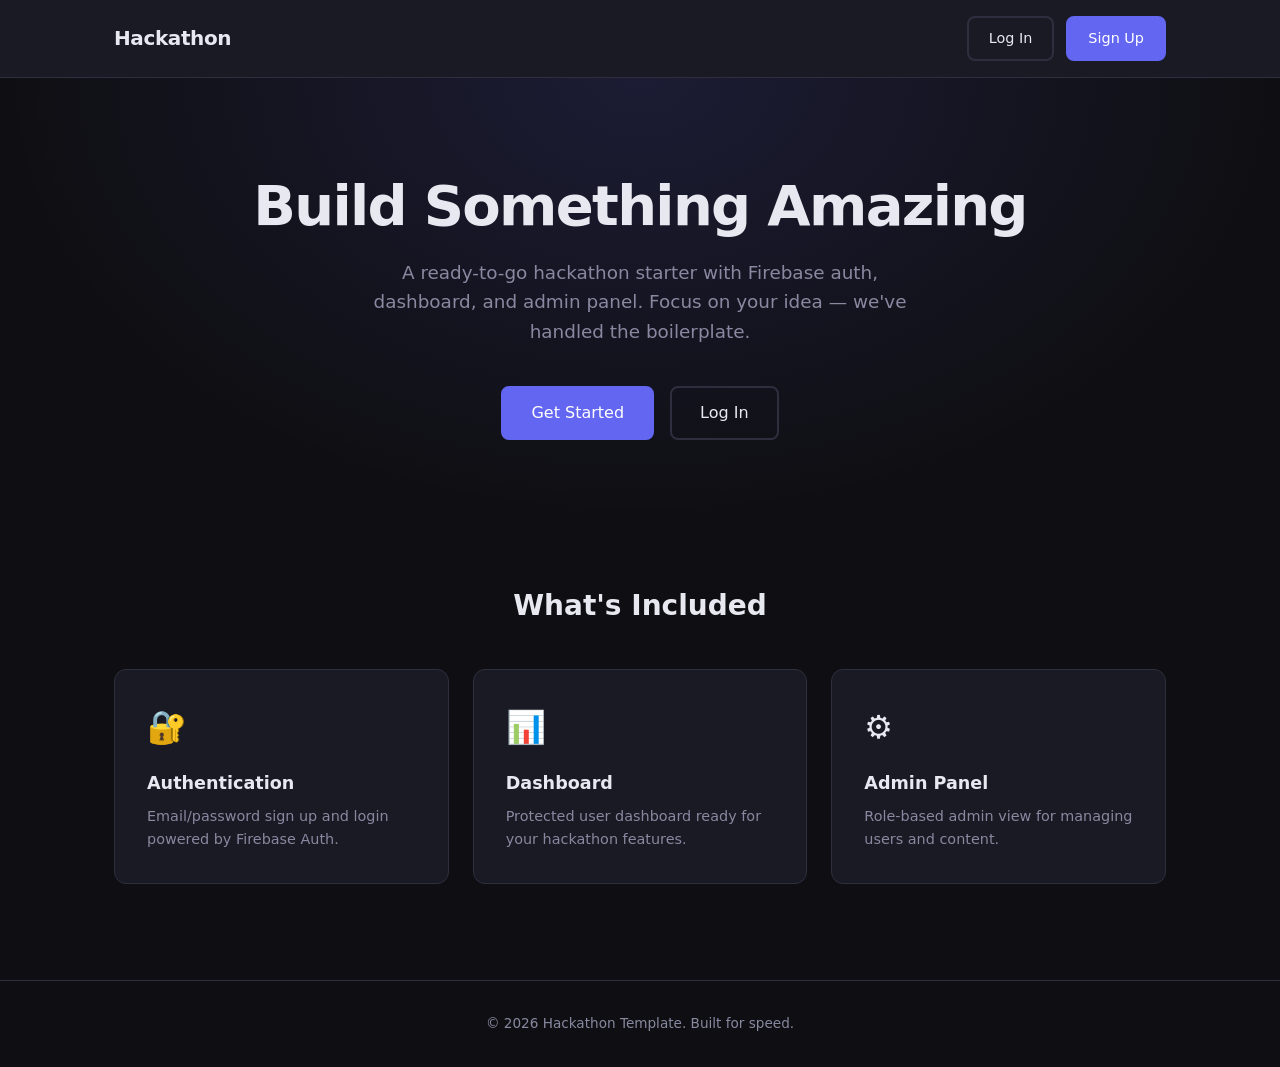
==== hackathon-template/pages/index.html @ 33a836f4 "initial commit" ====
<!DOCTYPE html>
<html lang="en">
<head>
  <meta charset="UTF-8">
  <meta name="viewport" content="width=device-width, initial-scale=1.0">
  <title>Hackathon Template</title>
  <link rel="stylesheet" href="../css/style.css">
</head>
<body>
  <nav class="navbar">
    <div class="container nav-content">
      <a href="index.html" class="logo">Hackathon</a>
      <div class="nav-links">
        <a href="login.html" class="btn btn-outline">Log In</a>
        <a href="signup.html" class="btn btn-primary">Sign Up</a>
      </div>
    </div>
  </nav>

  <main>
    <section class="hero">
      <div class="container">
        <h1>Build Something Amazing</h1>
        <p class="hero-subtitle">
          A ready-to-go hackathon starter with Firebase auth, dashboard, and admin panel.
          Focus on your idea — we've handled the boilerplate.
        </p>
        <div class="hero-actions">
          <a href="signup.html" class="btn btn-primary btn-lg">Get Started</a>
          <a href="login.html" class="btn btn-outline btn-lg">Log In</a>
        </div>
      </div>
    </section>

    <section class="features">
      <div class="container">
        <h2>What's Included</h2>
        <div class="feature-grid">
          <div class="feature-card">
            <div class="feature-icon">🔐</div>
            <h3>Authentication</h3>
            <p>Email/password sign up and login powered by Firebase Auth.</p>
          </div>
          <div class="feature-card">
            <div class="feature-icon">📊</div>
            <h3>Dashboard</h3>
            <p>Protected user dashboard ready for your hackathon features.</p>
          </div>
          <div class="feature-card">
            <div class="feature-icon">⚙️</div>
            <h3>Admin Panel</h3>
            <p>Role-based admin view for managing users and content.</p>
          </div>
        </div>
      </div>
    </section>
  </main>

  <footer class="footer">
    <div class="container">
      <p>&copy; 2026 Hackathon Template. Built for speed.</p>
    </div>
  </footer>
</body>
</html>
---- hackathon-template/css/style.css ----
/* ── Theme Variables ── */
:root {
  --color-bg: #0f0f13;
  --color-surface: #1a1a24;
  --color-surface-hover: #22222f;
  --color-border: #2e2e3e;
  --color-text: #e8e8f0;
  --color-text-muted: #8888a0;
  --color-primary: #6366f1;
  --color-primary-hover: #818cf8;
  --color-error: #ef4444;
  --color-success: #22c55e;
  --radius: 8px;
  --radius-lg: 12px;
  --shadow: 0 4px 24px rgba(0, 0, 0, 0.4);
  --font: 'Segoe UI', system-ui, -apple-system, sans-serif;
  --transition: 0.2s ease;
}

/* ── Reset & Base ── */
*, *::before, *::after {
  box-sizing: border-box;
  margin: 0;
  padding: 0;
}

html {
  scroll-behavior: smooth;
}

body {
  font-family: var(--font);
  background: var(--color-bg);
  color: var(--color-text);
  line-height: 1.6;
  min-height: 100vh;
}

a {
  color: var(--color-primary);
  text-decoration: none;
  transition: color var(--transition);
}

a:hover {
  color: var(--color-primary-hover);
}

img {
  max-width: 100%;
  display: block;
}

/* ── Layout ── */
.container {
  width: 100%;
  max-width: 1100px;
  margin: 0 auto;
  padding: 0 1.5rem;
}

/* ── Navbar ── */
.navbar {
  background: var(--color-surface);
  border-bottom: 1px solid var(--color-border);
  padding: 1rem 0;
  position: sticky;
  top: 0;
  z-index: 100;
}

.nav-content {
  display: flex;
  align-items: center;
  justify-content: space-between;
}

.logo {
  font-size: 1.25rem;
  font-weight: 700;
  color: var(--color-text);
  letter-spacing: -0.02em;
}

.logo:hover {
  color: var(--color-primary);
}

.nav-links {
  display: flex;
  align-items: center;
  gap: 0.75rem;
}

.badge {
  display: inline-block;
  font-size: 0.65rem;
  font-weight: 600;
  text-transform: uppercase;
  letter-spacing: 0.05em;
  background: var(--color-primary);
  color: #fff;
  padding: 0.15rem 0.45rem;
  border-radius: 4px;
  vertical-align: middle;
  margin-left: 0.35rem;
}

/* ── Buttons ── */
.btn {
  display: inline-flex;
  align-items: center;
  justify-content: center;
  padding: 0.55rem 1.25rem;
  border-radius: var(--radius);
  font-size: 0.9rem;
  font-weight: 500;
  cursor: pointer;
  border: 2px solid transparent;
  transition: background var(--transition), border-color var(--transition), color var(--transition);
  text-decoration: none;
  font-family: inherit;
}

.btn-primary {
  background: var(--color-primary);
  color: #fff;
  border-color: var(--color-primary);
}

.btn-primary:hover {
  background: var(--color-primary-hover);
  border-color: var(--color-primary-hover);
  color: #fff;
}

.btn-outline {
  background: transparent;
  color: var(--color-text);
  border-color: var(--color-border);
}

.btn-outline:hover {
  border-color: var(--color-primary);
  color: var(--color-primary);
}

.btn-lg {
  padding: 0.75rem 1.75rem;
  font-size: 1rem;
}

.btn-sm {
  padding: 0.35rem 0.85rem;
  font-size: 0.82rem;
}

.btn-block {
  width: 100%;
}

.btn:disabled {
  opacity: 0.6;
  cursor: not-allowed;
}

/* ── Hero ── */
.hero {
  padding: 6rem 0 5rem;
  text-align: center;
  background: radial-gradient(ellipse at 50% 0%, rgba(99, 102, 241, 0.15) 0%, transparent 70%);
}

.hero h1 {
  font-size: clamp(2.25rem, 5vw, 3.5rem);
  font-weight: 800;
  letter-spacing: -0.03em;
  line-height: 1.15;
  margin-bottom: 1.25rem;
}

.hero-subtitle {
  font-size: 1.15rem;
  color: var(--color-text-muted);
  max-width: 560px;
  margin: 0 auto 2.5rem;
}

.hero-actions {
  display: flex;
  gap: 1rem;
  justify-content: center;
  flex-wrap: wrap;
}

/* ── Features ── */
.features {
  padding: 4rem 0 6rem;
}

.features h2 {
  text-align: center;
  font-size: 1.75rem;
  margin-bottom: 2.5rem;
}

.feature-grid {
  display: grid;
  grid-template-columns: repeat(auto-fit, minmax(260px, 1fr));
  gap: 1.5rem;
}

.feature-card {
  background: var(--color-surface);
  border: 1px solid var(--color-border);
  border-radius: var(--radius-lg);
  padding: 2rem;
  transition: border-color var(--transition), transform var(--transition);
}

.feature-card:hover {
  border-color: var(--color-primary);
  transform: translateY(-2px);
}

.feature-icon {
  font-size: 2rem;
  margin-bottom: 1rem;
}

.feature-card h3 {
  font-size: 1.1rem;
  margin-bottom: 0.5rem;
}

.feature-card p {
  color: var(--color-text-muted);
  font-size: 0.9rem;
}

/* ── Footer ── */
.footer {
  border-top: 1px solid var(--color-border);
  padding: 2rem 0;
  text-align: center;
  color: var(--color-text-muted);
  font-size: 0.85rem;
}

/* ── Alerts ── */
.alert {
  padding: 0.75rem 1rem;
  border-radius: var(--radius);
  font-size: 0.875rem;
  margin-bottom: 1rem;
}

.alert-error {
  background: rgba(239, 68, 68, 0.12);
  border: 1px solid rgba(239, 68, 68, 0.3);
  color: #fca5a5;
}

.alert-success {
  background: rgba(34, 197, 94, 0.12);
  border: 1px solid rgba(34, 197, 94, 0.3);
  color: #86efac;
}

/* ── Forms ── */
.form-group {
  margin-bottom: 1.25rem;
}

.form-group label {
  display: block;
  font-size: 0.85rem;
  font-weight: 500;
  margin-bottom: 0.4rem;
  color: var(--color-text-muted);
}

.form-group input {
  width: 100%;
  padding: 0.65rem 0.85rem;
  background: var(--color-bg);
  border: 1px solid var(--color-border);
  border-radius: var(--radius);
  color: var(--color-text);
  font-size: 0.95rem;
  font-family: inherit;
  transition: border-color var(--transition);
}

.form-group input:focus {
  outline: none;
  border-color: var(--color-primary);
}

.text-muted {
  color: var(--color-text-muted);
  font-size: 0.9rem;
}

.mono {
  font-family: 'Consolas', 'Courier New', monospace;
  font-size: 0.8rem;
  word-break: break-all;
}
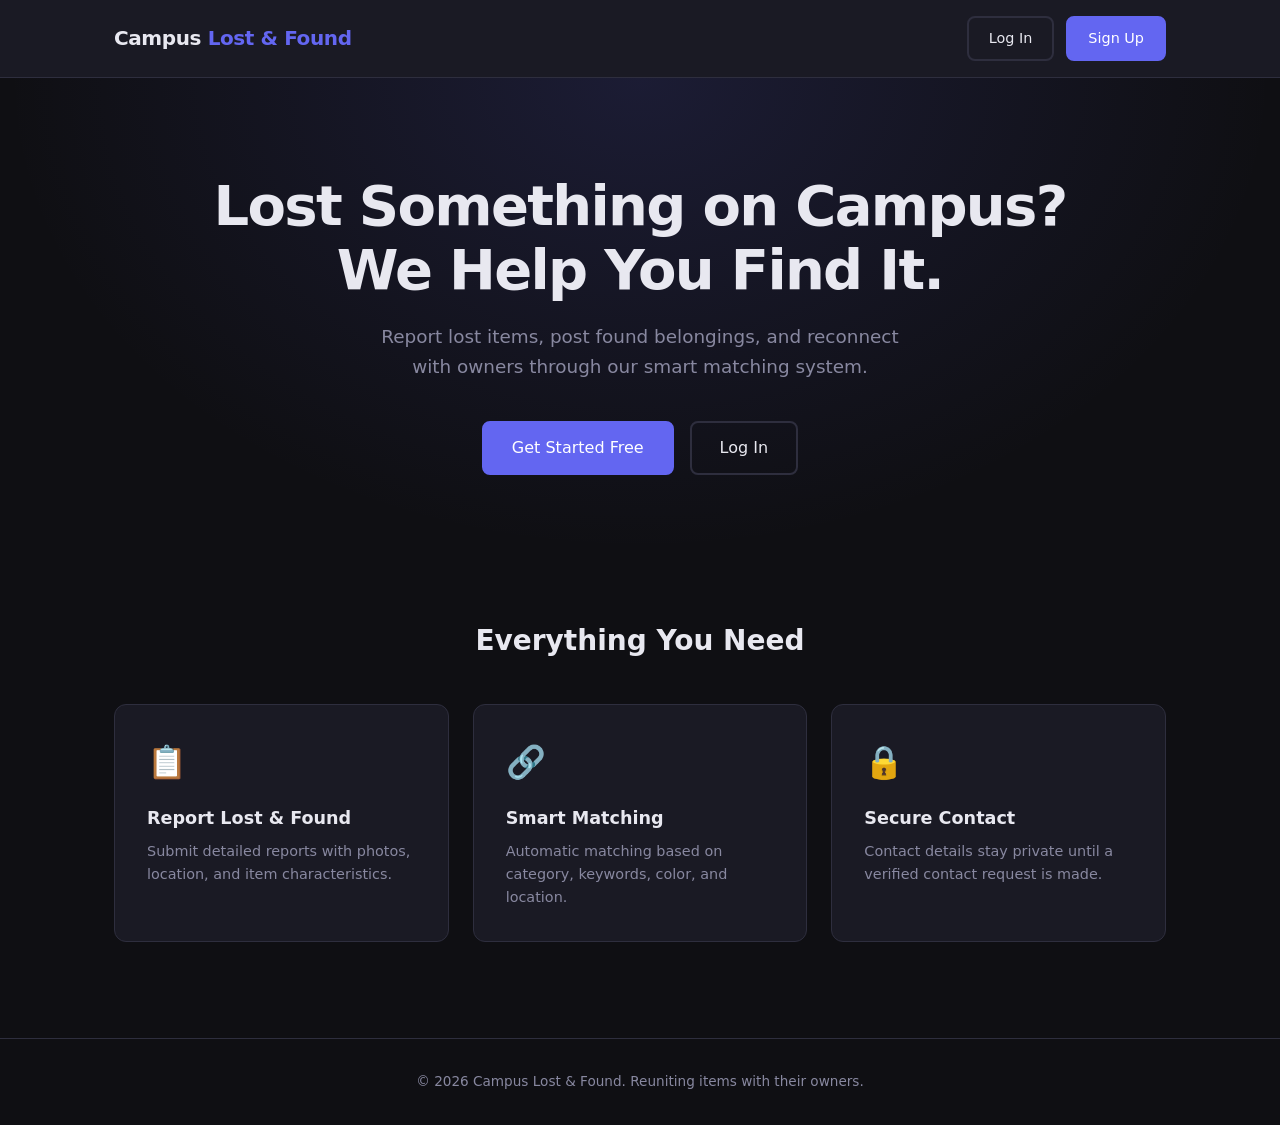
==== commit 96c1ab86: "Redesign Campus Lost & Found dashboard UI with modular JS and Firestore rules. Co-authored-by: Curso" ====
--- a/hackathon-template/pages/index.html
+++ b/hackathon-template/pages/index.html
@@ -3,13 +3,16 @@
 <head>
   <meta charset="UTF-8">
   <meta name="viewport" content="width=device-width, initial-scale=1.0">
-  <title>Hackathon Template</title>
+  <title>Campus Lost & Found</title>
+  <link rel="preconnect" href="https://fonts.googleapis.com">
+  <link rel="preconnect" href="https://fonts.gstatic.com" crossorigin>
+  <link href="https://fonts.googleapis.com/css2?family=Inter:wght@400;500;600;700;800&display=swap" rel="stylesheet">
   <link rel="stylesheet" href="../css/style.css">
 </head>
 <body>
   <nav class="navbar">
     <div class="container nav-content">
-      <a href="index.html" class="logo">Hackathon</a>
+      <a href="index.html" class="logo">Campus <span style="color:var(--color-primary)">Lost & Found</span></a>
       <div class="nav-links">
         <a href="login.html" class="btn btn-outline">Log In</a>
         <a href="signup.html" class="btn btn-primary">Sign Up</a>
@@ -20,13 +23,12 @@
   <main>
     <section class="hero">
       <div class="container">
-        <h1>Build Something Amazing</h1>
+        <h1>Lost Something on Campus?<br>We Help You Find It.</h1>
         <p class="hero-subtitle">
-          A ready-to-go hackathon starter with Firebase auth, dashboard, and admin panel.
-          Focus on your idea — we've handled the boilerplate.
+          Report lost items, post found belongings, and reconnect with owners through our smart matching system.
         </p>
         <div class="hero-actions">
-          <a href="signup.html" class="btn btn-primary btn-lg">Get Started</a>
+          <a href="signup.html" class="btn btn-primary btn-lg">Get Started Free</a>
           <a href="login.html" class="btn btn-outline btn-lg">Log In</a>
         </div>
       </div>
@@ -34,22 +36,22 @@
 
     <section class="features">
       <div class="container">
-        <h2>What's Included</h2>
+        <h2>Everything You Need</h2>
         <div class="feature-grid">
           <div class="feature-card">
-            <div class="feature-icon">🔐</div>
-            <h3>Authentication</h3>
-            <p>Email/password sign up and login powered by Firebase Auth.</p>
+            <div class="feature-icon">📋</div>
+            <h3>Report Lost & Found</h3>
+            <p>Submit detailed reports with photos, location, and item characteristics.</p>
           </div>
           <div class="feature-card">
-            <div class="feature-icon">📊</div>
-            <h3>Dashboard</h3>
-            <p>Protected user dashboard ready for your hackathon features.</p>
+            <div class="feature-icon">🔗</div>
+            <h3>Smart Matching</h3>
+            <p>Automatic matching based on category, keywords, color, and location.</p>
           </div>
           <div class="feature-card">
-            <div class="feature-icon">⚙️</div>
-            <h3>Admin Panel</h3>
-            <p>Role-based admin view for managing users and content.</p>
+            <div class="feature-icon">🔒</div>
+            <h3>Secure Contact</h3>
+            <p>Contact details stay private until a verified contact request is made.</p>
           </div>
         </div>
       </div>
@@ -58,7 +60,7 @@
 
   <footer class="footer">
     <div class="container">
-      <p>&copy; 2026 Hackathon Template. Built for speed.</p>
+      <p>&copy; 2026 Campus Lost & Found. Reuniting items with their owners.</p>
     </div>
   </footer>
 </body>
